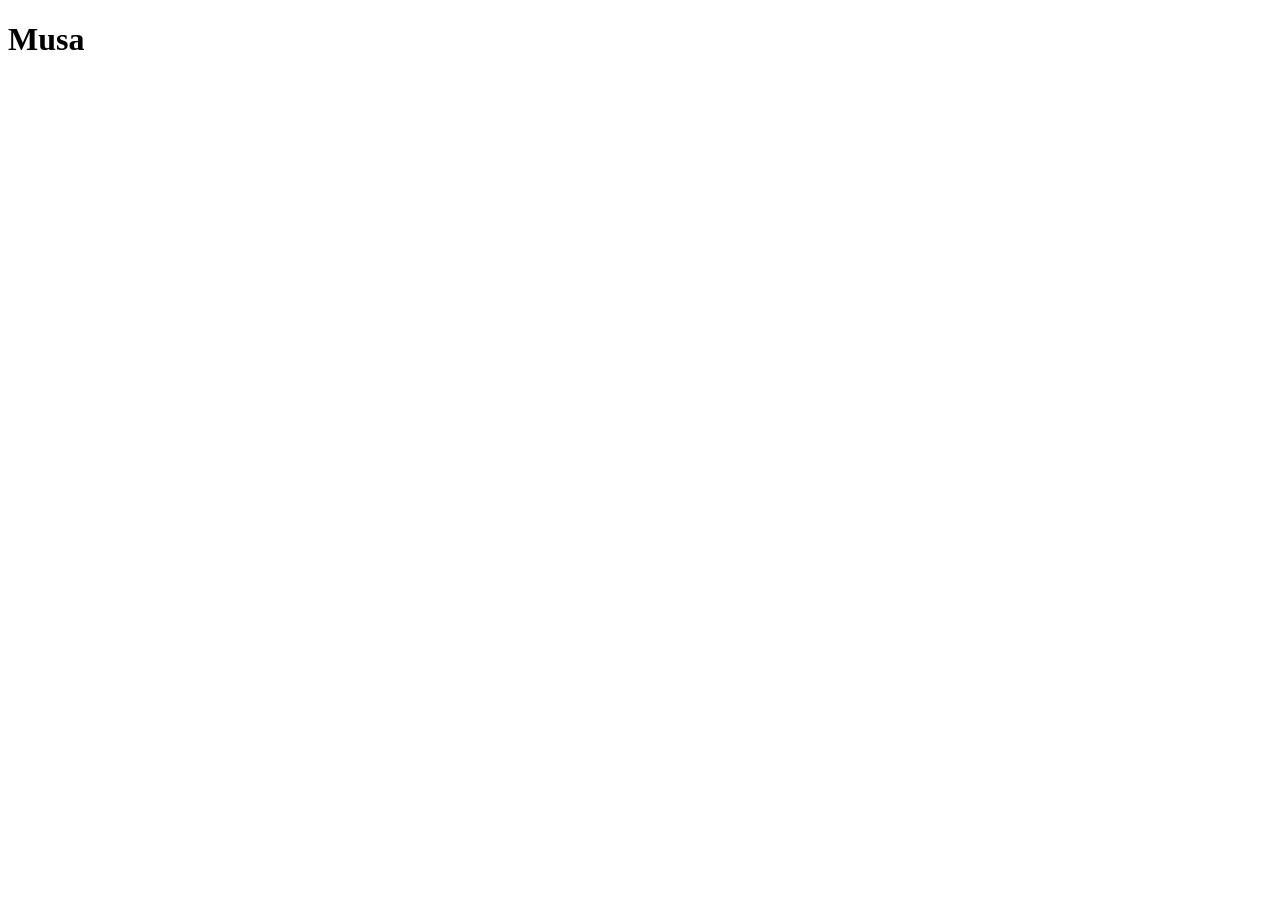
==== index.html @ 077ba12e "Estructura" ====
<!DOCTYPE html>
<html lang="en">
<head>
    <meta charset="UTF-8">
    <meta name="viewport" content="width=device-width, initial-scale=1.0">
    <title>Musa</title>
</head>
<body>
    <H1>Musa </H1>


    <p></p>








</body>
</html>
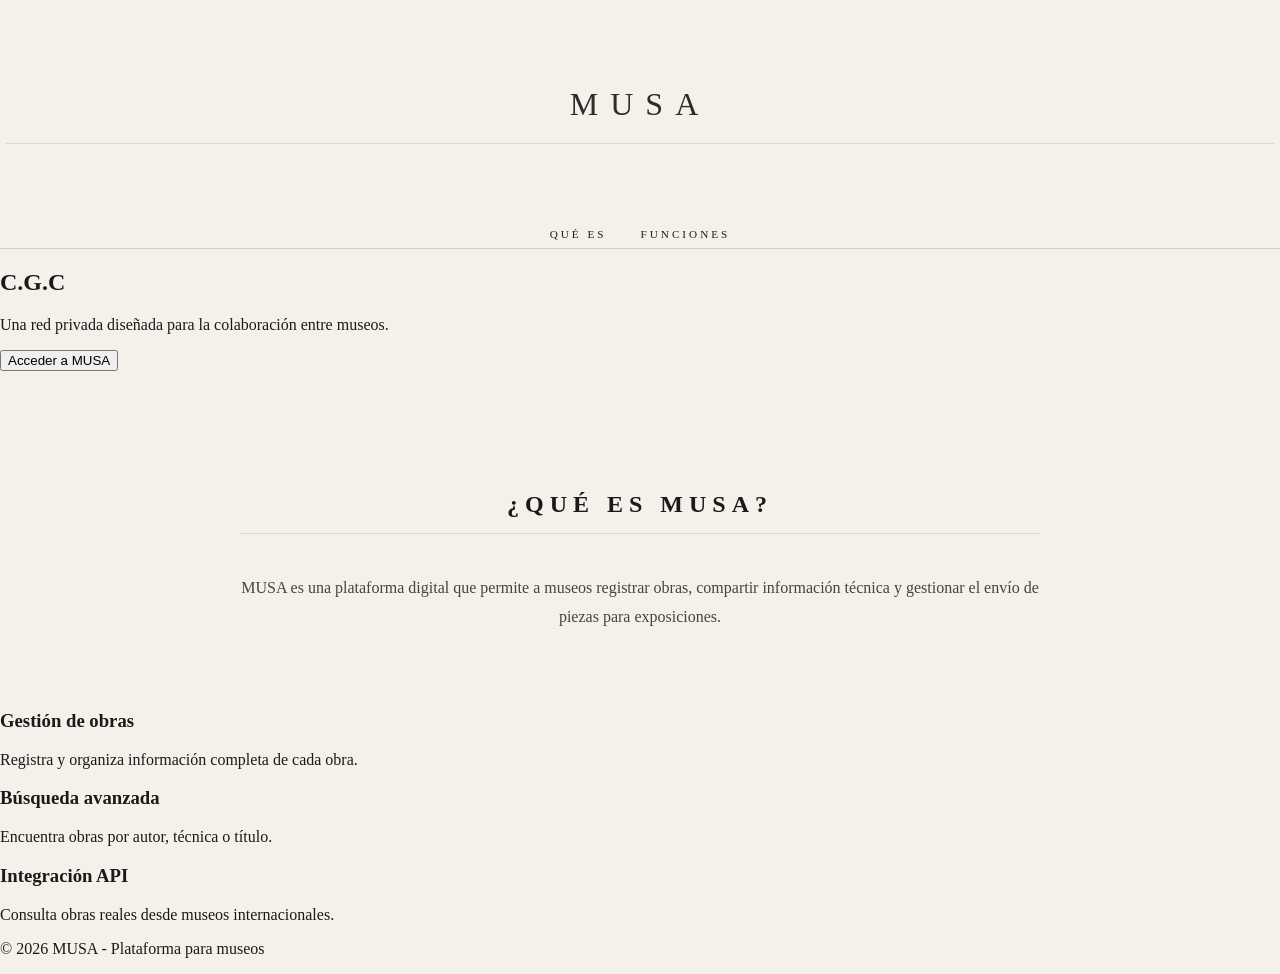
==== commit 626371f3: "Conteido" ====
--- a/index.html
+++ b/index.html
@@ -1,22 +1,76 @@
 <!DOCTYPE html>
-<html lang="en">
+<html lang="es">
 <head>
-    <meta charset="UTF-8">
-    <meta name="viewport" content="width=device-width, initial-scale=1.0">
-    <title>Musa</title>
+  <meta charset="UTF-8">
+  <meta name="viewport" content="width=device-width, initial-scale=1.0">
+  <title>MUSA</title>
+  <link rel="icon" href="data:,">
+  <link rel="stylesheet" href="css/styles.css">
 </head>
-<body>
-    <H1>Musa </H1>
+
+<body class="landing">
 
 
-    <p></p>
+<header class="header">
+  <h1>MUSA</h1>
+
+  <div class="menu-toggle" id="menu-toggle">☰</div>
+
+  <nav id="nav">
+    <a href="html/info.html#que-es">Qué es</a>
+    <a href="html/info.html#funciones">Funciones</a>
+    <span id="nav-user"></span>
+  </nav>
+</header>
 
 
+<main>
+
+  <section class="hero">
+    <h2>C.G.C</h2>
+    <p>Una red privada diseñada para la colaboración entre museos.</p>
+
+    <button class="btn" onclick="location.href='html/registro.html'">
+      Acceder a MUSA
+    </button>
+  </section>
 
 
+  <section class="info">
+    <h2>¿Qué es MUSA?</h2>
+    <p>
+      MUSA es una plataforma digital que permite a museos registrar obras,
+      compartir información técnica y gestionar el envío de piezas para exposiciones.
+    </p>
+  </section>
 
 
+  <section class="features">
+    <div class="feature">
+      <h3>Gestión de obras</h3>
+      <p>Registra y organiza información completa de cada obra.</p>
+    </div>
 
+    <div class="feature">
+      <h3>Búsqueda avanzada</h3>
+      <p>Encuentra obras por autor, técnica o título.</p>
+    </div>
+
+    <div class="feature">
+      <h3>Integración API</h3>
+      <p>Consulta obras reales desde museos internacionales.</p>
+    </div>
+  </section>
+
+</main>
+
+
+<footer>
+  <p>© 2026 MUSA - Plataforma para museos</p>
+</footer>
+
+
+<script type="module" src="./js/app.js"></script>
 
 </body>
 </html>
--- a/css/styles.css
+++ b/css/styles.css
@@ -0,0 +1,699 @@
+
+body {
+  font-family: 'Georgia', 'Playfair Display', serif;
+  background-color: #f4f1ea;
+  color: #1a1a1a;
+  margin: 0;
+  padding: 0;
+  -webkit-font-smoothing: antialiased;
+}
+
+
+.header {
+  position: relative;
+  padding: 6px;
+  border-bottom: 1px double #d1ced1;
+  text-align: center;
+}
+
+.header nav {
+  margin-top: 20px;
+}
+
+.header a {
+  text-decoration: none;
+  color: #1a1a1a;
+  font-size: 0.7rem;
+  letter-spacing: 3px;
+  text-transform: uppercase;
+  margin: 0 15px;
+  position: relative;
+  transition: 0.3s;
+}
+
+.header nav a::after {
+  content: "";
+  position: absolute;
+  left: 0;
+  bottom: -4px;
+  width: 0%;
+  height: 1px;
+  background: #1a1a1a;
+  transition: 0.3s;
+}
+
+.header nav a:hover::after {
+  width: 100%;
+}
+
+.header nav a:hover {
+  opacity: 0.6;
+}
+
+.menu-toggle {
+  display: none;
+  position: absolute;
+  right: 20px;
+  top: 50%;
+  transform: translateY(-50%);
+  font-size: 22px;
+  cursor: pointer;
+}
+
+@media (max-width: 768px) {
+  .menu-toggle {
+    display: block;
+  }
+  .header nav {
+    display: none;
+    flex-direction: column;
+    margin-top: 20px;
+  }
+  .header nav.active {
+    display: flex;
+  }
+  .header nav a {
+    margin: 10px 0;
+  }
+}
+
+h1 {
+  text-align: center;
+  font-weight: 400;
+  text-transform: uppercase;
+  letter-spacing: 12px;
+  color: #2c2c2c;
+  margin: 80px 0;
+  border-bottom: 1px solid rgba(0,0,0,0.1);
+  padding-bottom: 20px;
+}
+
+.info {
+  max-width: 800px;
+  margin: 0 auto;
+  padding: 100px 20px 40px;
+  text-align: center;
+}
+
+.info h2 {
+  letter-spacing: 6px;
+  text-transform: uppercase;
+  margin-bottom: 40px;
+  border-bottom: 1px solid rgba(0,0,0,0.1);
+  padding-bottom: 15px;
+}
+
+.info p {
+  line-height: 1.8;
+  color: #444;
+  margin-bottom: 20px;
+}
+
+
+#form-obra.auth-container {
+  max-width: 850px; 
+  margin: 40px auto;
+  padding: 60px;
+  background: #ffffff;
+  border: 1px solid #e0ddd5;
+  box-shadow: 0 20px 50px rgba(0,0,0,0.04);
+  text-align: left; 
+
+
+#form-obra h3 {
+  font-size: 0.8rem;
+  text-transform: uppercase;
+  letter-spacing: 4px;
+  color: #8b735b;
+  margin-top: 40px;
+  margin-bottom: 20px;
+  border-bottom: 1px solid #f4f1ea;
+  padding-bottom: 10px;
+}
+
+#form-obra h3:first-of-type {
+  margin-top: 0;
+}
+
+#form-obra input[type="text"],
+#form-obra input[type="email"],
+#form-obra textarea,
+#form-obra select {
+  width: 100%;
+  padding: 15px 0;
+  margin-bottom: 30px;
+  border: none;
+  border-bottom: 1px solid #d1ced1;
+  background: transparent;
+  font-family: 'Georgia', serif;
+  font-size: 1.1rem;
+  color: #1a1a1a;
+  outline: none;
+  transition: 0.3s;
+}
+
+#form-obra textarea {
+  min-height: 100px;
+  resize: vertical;
+}
+
+#form-obra input:focus, 
+#form-obra textarea:focus {
+  border-bottom: 1px solid #1a1a1a;
+}
+
+
+#form-obra select {
+  cursor: pointer;
+  appearance: none;
+  background-image: url("data:image/svg+xml,%3Csvg xmlns='http://www.w3.org/2000/svg' width='12' height='12' viewBox='0 0 12 12'%3E%3Cpath d='M3 4.5L6 7.5L9 4.5' stroke='%231a1a1a' stroke-width='1.5' fill='none'/%3E%3C/svg%3E");
+  background-repeat: no-repeat;
+  background-position: right center;
+}
+
+#form-obra .features {
+  display: grid;
+  grid-template-columns: repeat(auto-fill, minmax(180px, 1fr));
+  gap: 15px;
+  margin-bottom: 40px;
+  padding: 20px;
+  background: #faf9f6; /* Sutil fondo arena */
+  border-radius: 4px;
+}
+
+#form-obra .features label {
+  display: flex;
+  align-items: center;
+  gap: 12px;
+  font-size: 0.9rem;
+  color: #444;
+  cursor: pointer;
+  transition: 0.2s;
+  padding: 5px;
+}
+
+#form-obra .features label:hover {
+  color: #1a1a1a;
+}
+
+#form-obra input[type="checkbox"] {
+  width: 18px;
+  height: 18px;
+  accent-color: #1a1a1a;
+  cursor: pointer;
+}
+
+#form-obra input[type="file"] {
+  display: block;
+  width: 100%;
+  padding: 30px;
+  border: 2px dashed #d1ced1;
+  background: #fff;
+  text-align: center;
+  margin-bottom: 40px;
+  cursor: pointer;
+  transition: 0.3s;
+}
+
+#form-obra input[type="file"]:hover {
+  border-color: #8b735b;
+  background: #fdfcfb;
+}
+
+#form-obra .btn {
+  width: 100%;
+  padding: 20px;
+  background: #1a1a1a;
+  color: #fff;
+  font-size: 0.9rem;
+  letter-spacing: 5px;
+  text-transform: uppercase;
+  border: none;
+  cursor: pointer;
+  transition: 0.4s;
+  box-shadow: 0 10px 20px rgba(0,0,0,0.1);
+}
+
+#form-obra .btn:hover {
+  background: #8b735b;
+  transform: translateY(-2px);
+  box-shadow: 0 15px 30px rgba(139, 115, 91, 0.2);
+}
+
+@media (max-width: 768px) {
+  #form-obra.auth-container {
+    padding: 30px 20px;
+    width: 95%;
+  }
+  
+  #form-obra .features {
+    grid-template-columns: 1fr 1fr;
+  }
+}
+
+#lista-obras {
+  display: grid;
+  grid-template-columns: repeat(auto-fit, minmax(350px, 1fr));
+  gap: 60px;
+  padding: 60px;
+  max-width: 1400px;
+  margin: 0 auto;
+}
+
+.card {
+  background: #fff;
+  border: 1px solid #e0ddd5;
+  padding: 15px;
+  transition: 0.4s;
+  box-shadow: 0 4px 20px rgba(0,0,0,0.03);
+}
+
+.card:hover {
+  transform: translateY(-8px);
+  box-shadow: 0 20px 40px rgba(0,0,0,0.1);
+}
+
+.card img {
+  width: 100%;
+  height: 400px;
+  object-fit: contain;
+  outline: 1px solid rgba(0,0,0,0.05);
+  outline-offset: -10px;
+}
+
+.card-content {
+  padding: 30px 10px;
+  text-align: center;
+}
+
+.card h3 {
+  font-size: 1.5rem;
+}
+
+.card p {
+  font-style: italic;
+  color: #777;
+  font-size: 0.9rem;
+}
+
+
+.btn {
+  background: transparent;
+  border: 1px solid #1a1a1a;
+  padding: 8px 20px;
+  font-size: 0.7rem;
+  letter-spacing: 3px;
+  text-transform: uppercase;
+  cursor: pointer;
+  transition: 0.3s;
+}
+
+.btn:hover {
+  background: #1a1a1a;
+  color: #fff;
+}
+
+.card button {
+  background: #1a1a1a;
+  color: #fff;
+  border: none;
+  padding: 12px 30px;
+  cursor: pointer;
+  transition: 0.3s;
+}
+
+.card button:hover {
+  background: #8b735b;
+}
+
+
+.toolbar {
+  max-width: 900px;
+  margin: 40px auto;
+  display: flex;
+  gap: 20px;
+  justify-content: center;
+}
+
+#buscador {
+  flex: 1;
+  max-width: 400px;
+  padding: 12px;
+  border: 1px solid #d1ced1;
+  background: transparent;
+}
+
+#btn-api {
+  padding: 12px 20px;
+  border: 1px solid #1a1a1a;
+  background: transparent;
+  cursor: pointer;
+}
+
+
+.auth-container {
+  min-height: calc(100vh - 150px);
+  display: flex;
+  justify-content: center;
+  align-items: center;
+}
+
+.auth-container form {
+  max-width: 380px;
+  width: 100%;
+  padding: 40px;
+  background: rgba(255,255,255,0.7);
+  border: 1px solid #ddd;
+}
+
+.auth-container input {
+  width: 100%;
+  border: none;
+  border-bottom: 1px solid #aaa;
+  margin-bottom: 20px;
+  padding: 10px 0;
+}
+
+.detalle-page {
+  padding: 40px 20px;
+  background-color: #f4f1ea;
+}
+
+.detalle-container {
+  max-width: 1100px;
+  margin: 0 auto 40px;
+  background: #ffffff;
+  border: 1px solid #e0ddd5;
+  display: flex;
+  flex-direction: row; 
+  flex-wrap: wrap;    
+  box-shadow: 0 10px 30px rgba(0,0,0,0.02);
+}
+
+
+.detalle-img {
+  flex: 1;
+  min-width: 350px;
+  background: #fafafa; 
+  display: flex;
+  align-items: center;    
+  justify-content: center; 
+  padding: 40px;
+  border-right: 1px solid #f0eee9;
+}
+
+.detalle-img img {
+  max-width: 100%;
+  max-height: 600px;    
+  height: auto;
+  object-fit: contain;
+  box-shadow: 0 15px 40px rgba(0,0,0,0.1); 
+  border: 4px solid #fff; 
+}
+
+.detalle-info {
+  flex: 1;
+  min-width: 350px;
+  padding: 60px;
+  display: flex;
+  flex-direction: column;
+  justify-content: center;
+}
+
+.detalle-info h2 {
+  font-size: 2rem;
+  margin-bottom: 10px;
+  letter-spacing: 2px;
+  text-transform: none; 
+  color: #1a1a1a;
+}
+
+.detalle-info .autor {
+  font-style: italic;
+  font-size: 1.2rem;
+  color: #8b735b;
+  margin-bottom: 30px;
+  display: block;
+}
+
+.detalle-info p {
+  margin-bottom: 15px;
+  line-height: 1.8;
+  font-size: 1rem;
+  color: #444;
+}
+
+.detalle-info strong {
+  color: #1a1a1a;
+  text-transform: uppercase;
+  font-size: 0.8rem;
+  letter-spacing: 1px;
+  margin-right: 10px;
+}
+
+@media (max-width: 768px) {
+  .detalle-container {
+    flex-direction: column; 
+  }
+
+  .detalle-img {
+    border-right: none;
+    border-bottom: 1px solid #f0eee9;
+    padding: 20px;
+  }
+
+  .detalle-info {
+    padding: 30px;
+  }
+  
+  .detalle-img img {
+    max-height: 400px;
+  }
+}
+
+.landing {
+  min-height: 100vh;
+  display: flex;
+  flex-direction: column;
+}
+
+.hero {
+  flex: 1;
+  display: flex;
+  flex-direction: column;
+  align-items: center;
+  justify-content: center;
+  text-align: center;
+  padding: 120px 20px;
+  background: #fff;
+  border-bottom: 1px solid #e0ddd5;
+}
+
+.hero h2 {
+  font-size: 3rem;
+  font-weight: 300;
+  max-width: 800px;
+}
+
+.hero button {
+  margin-top: 30px;
+}
+
+.features {
+  max-width: 1000px;
+  margin: 0 auto;
+  padding: 0 20px;
+  display: grid;
+  grid-template-columns: repeat(auto-fit, minmax(250px, 1fr));
+  gap: 60px;
+}
+
+.feature {
+  background: #fff;
+  border: 1px solid #e0ddd5;
+  padding: 40px;
+  text-align: center;
+  transition: 0.4s;
+}
+
+.feature:hover {
+  transform: translateY(-10px);
+  box-shadow: 0 25px 50px rgba(0,0,0,0.08);
+}
+
+.feature h3 {
+  font-size: 0.9rem;
+  letter-spacing: 4px;
+  text-transform: uppercase;
+  margin-bottom: 20px;
+}
+
+.feature p {
+  font-size: 0.9rem;
+  color: #555;
+  line-height: 1.8;
+}
+
+footer {
+  background: #1a1a1a;
+  color: #f4f1ea;
+  padding: 60px 20px;
+  font-size: 0.7rem;
+  text-align: center;
+}
+
+.detalle-container {
+  margin: 60px auto;
+  max-width: 1000px;
+  width: 90%;
+  background: #fff; 
+  padding: 20px;
+  border: 1px solid #e0ddd5;
+  transition: 0.4s;
+}
+
+.detalle-container:hover {
+  box-shadow: 0 30px 60px rgba(0,0,0,0.08);
+}
+
+.detalle-img {
+  max-height: 500px;
+  display: flex;
+  align-items: center;
+  justify-content: center;
+  overflow: hidden;
+}
+
+.detalle-img img {
+  max-width: 100%;
+  max-height: 450px;
+  object-fit: contain;
+}
+
+.detalle-info {
+  display: flex;
+  flex-direction: column;
+  justify-content: center;
+  padding: 20px;
+}
+
+.detalle-info h2 {
+  font-size: 1.8rem;
+  margin-bottom: 20px;
+  letter-spacing: 2px;
+  text-align: center;
+}
+
+.detalle-info p {
+  margin-bottom: 15px;
+  color: #555;
+  line-height: 1.6;
+}
+
+.detalle-info strong {
+  color: #1a1a1a;
+  letter-spacing: 1px;
+}
+
+.meta {
+  font-size: 0.8rem;
+  opacity: 0.6;
+}
+
+
+@media (max-width: 768px) {
+  
+  .header h1 {
+    font-size: 1.2rem;
+    letter-spacing: 5px;
+    margin: 10px 0;
+  }
+
+  .hero {
+    padding: 60px 20px;
+    min-height: auto;
+  }
+  
+  .hero h2 {
+    font-size: 2rem;
+    letter-spacing: 5px;
+  }
+
+  
+  #lista-obras, #mis-obras {
+    grid-template-columns: repeat(auto-fit, minmax(250px, 1fr));
+    gap: 20px;
+    padding: 20px;
+  }
+
+  
+  .detalle-container {
+    flex-direction: column;
+    width: 95%;
+    margin: 20px auto;
+  }
+
+  .detalle-img, .detalle-info {
+    width: 100%;
+    padding: 20px;
+  }
+
+ 
+  .auth-container, #form-obra {
+    width: 90%;
+    padding: 25px;
+    margin: 20px auto;
+  }
+
+  #form-obra .features {
+    grid-template-columns: 1fr 1fr;
+    gap: 10px;
+  }
+
+  
+  .toolbar {
+    flex-direction: column;
+    padding: 0 15px;
+  }
+  
+  #buscador {
+    width: 100%;
+    min-width: auto;
+  }
+}
+
+
+@media (max-width: 480px) {
+  h1 {
+    font-size: 1rem;
+    letter-spacing: 3px;
+  }
+
+  .features {
+    grid-template-columns: 1fr; 
+  }
+
+  .card img {
+    height: 250px; 
+  }
+
+  .btn {
+    padding: 12px 15px;
+    font-size: 0.65rem;
+  }
+}
+
+
+img {
+  max-width: 100%;
+  height: auto;
+  display: block;
+}
+
+.volver-container,
+.pdf-container {
+  max-width: 1000px;
+  margin: 30px auto;
+  padding: 0 20px;
+  text-align: center;
+}}
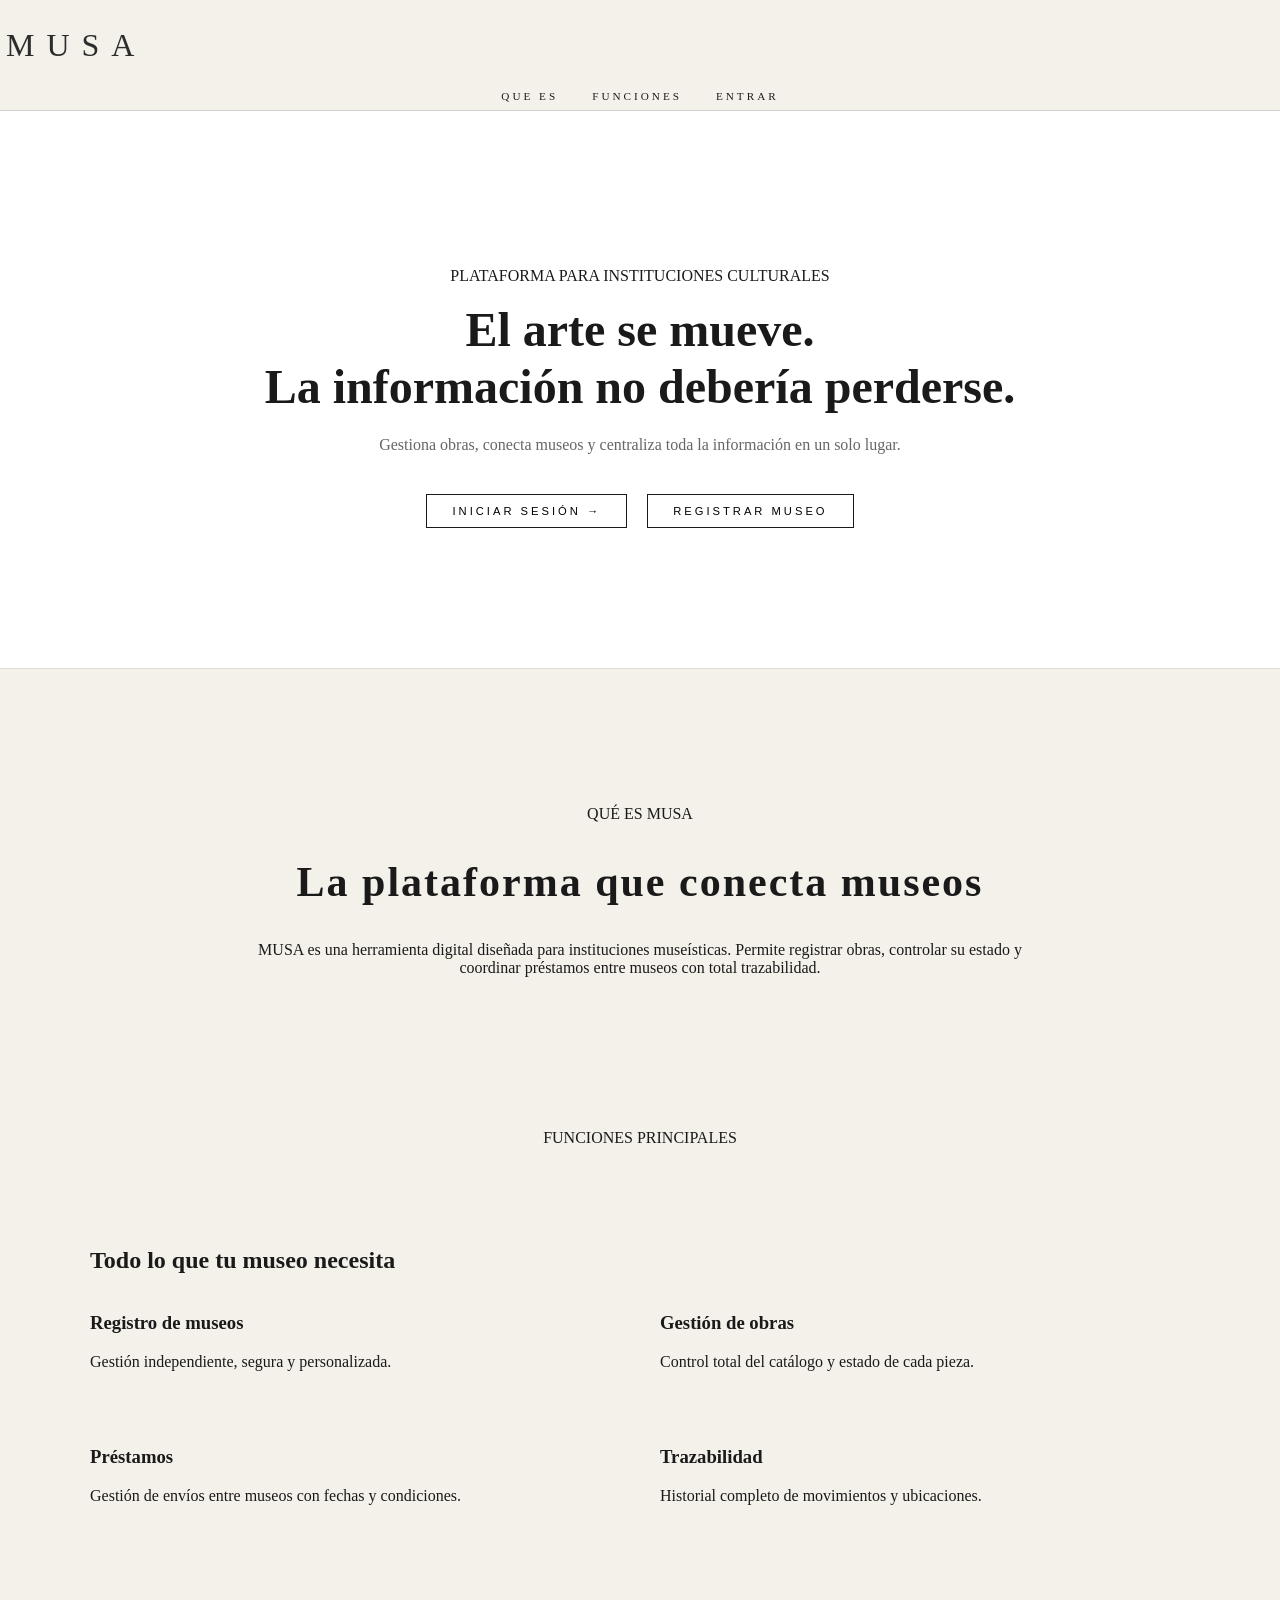
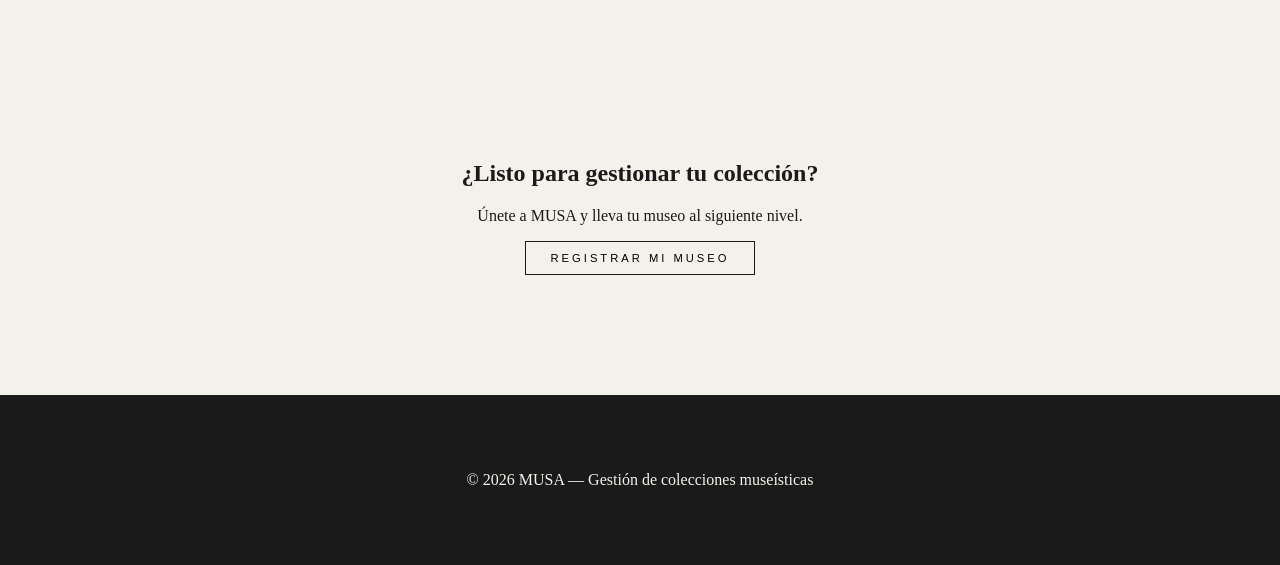
==== commit ac4a3c1f: "update proyecto musa" ====
--- a/index.html
+++ b/index.html
@@ -6,69 +6,111 @@
   <title>MUSA</title>
   <link rel="icon" href="data:,">
   <link rel="stylesheet" href="css/styles.css">
+  
 </head>
 
 <body class="landing">
 
-
 <header class="header">
-  <h1>MUSA</h1>
+  <h1 class="logo">MUSA</h1>
 
   <div class="menu-toggle" id="menu-toggle">☰</div>
 
   <nav id="nav">
-    <a href="html/info.html#que-es">Qué es</a>
-    <a href="html/info.html#funciones">Funciones</a>
+    <a href="#que-es">Que es</a>
+    <a href="#funciones">Funciones</a>
     <span id="nav-user"></span>
   </nav>
 </header>
 
 
-<main>
+<main class="landing-wrapper">
 
+  
   <section class="hero">
-    <h2>C.G.C</h2>
-    <p>Una red privada diseñada para la colaboración entre museos.</p>
+    <p class="subtitle">PLATAFORMA PARA INSTITUCIONES CULTURALES</p>
 
-    <button class="btn" onclick="location.href='html/registro.html'">
-      Acceder a MUSA
-    </button>
+    <h2 class="hero-title">
+      El arte se mueve.<br>
+      La información no debería perderse.
+    </h2>
+
+    <p class="hero-sub">
+      Gestiona obras, conecta museos y centraliza toda la información en un solo lugar.
+    </p>
+
+    <div class="hero-buttons">
+      <button class="btn primary" onclick="location.href='html/login.html'">
+        Iniciar sesión →
+      </button>
+
+      <button class="btn secondary" onclick="location.href='html/registro.html'">
+        Registrar museo
+      </button>
+    </div>
   </section>
 
 
-  <section class="info">
-    <h2>¿Qué es MUSA?</h2>
+  <section id="que-es" class="info">
+    <p class="subtitle">QUÉ ES MUSA</p>
+
+    <h2>La plataforma que conecta museos</h2>
+
     <p>
-      MUSA es una plataforma digital que permite a museos registrar obras,
-      compartir información técnica y gestionar el envío de piezas para exposiciones.
+      MUSA es una herramienta digital diseñada para instituciones museísticas.
+      Permite registrar obras, controlar su estado y coordinar préstamos
+      entre museos con total trazabilidad.
     </p>
   </section>
 
+  <p class="subtitle">FUNCIONES PRINCIPALES</p>
+ 
+  <section id="funciones" class="features">
+    
+    <h2>Todo lo que tu museo necesita</h2>
 
-  <section class="features">
-    <div class="feature">
-      <h3>Gestión de obras</h3>
-      <p>Registra y organiza información completa de cada obra.</p>
+    <div class="grid">
+
+      <div class="card-full">
+        <h3>Registro de museos</h3>
+        <p>Gestión independiente, segura y personalizada.</p>
+      </div>
+
+      <div class="card-full">
+        <h3>Gestión de obras</h3>
+        <p>Control total del catálogo y estado de cada pieza.</p>
+      </div>
+
+      <div class="card-full">
+        <h3>Préstamos</h3>
+        <p>Gestión de envíos entre museos con fechas y condiciones.</p>
+      </div>
+
+      <div class="card-full">
+        <h3>Trazabilidad</h3>
+        <p>Historial completo de movimientos y ubicaciones.</p>
+      </div>
+
     </div>
+  </section>
 
-    <div class="feature">
-      <h3>Búsqueda avanzada</h3>
-      <p>Encuentra obras por autor, técnica o título.</p>
-    </div>
+  
 
-    <div class="feature">
-      <h3>Integración API</h3>
-      <p>Consulta obras reales desde museos internacionales.</p>
-    </div>
+
+  <section class="cta">
+    <h2>¿Listo para gestionar tu colección?</h2>
+    <p>Únete a MUSA y lleva tu museo al siguiente nivel.</p>
+
+    <button class="btn primary" onclick="location.href='html/registro.html'">
+      Registrar mi museo
+    </button>
   </section>
 
 </main>
 
-
-<footer>
-  <p>© 2026 MUSA - Plataforma para museos</p>
+<footer class="footer">
+  <p>© 2026 MUSA — Gestión de colecciones museísticas</p>
 </footer>
-
 
 <script type="module" src="./js/app.js"></script>
 
--- a/css/styles.css
+++ b/css/styles.css
@@ -7,6 +7,21 @@
   padding: 0;
   -webkit-font-smoothing: antialiased;
 }
+
+img {
+  max-width: 100%;
+  height: auto;
+  display: block;
+}
+
+h1 {
+  text-align: left;
+  font-weight: 400;
+  text-transform: uppercase;
+  letter-spacing: 12px;
+  color: #2c2c2c;
+}
+
 
 
 .header {
@@ -46,10 +61,6 @@
   width: 100%;
 }
 
-.header nav a:hover {
-  opacity: 0.6;
-}
-
 .menu-toggle {
   display: none;
   position: absolute;
@@ -60,54 +71,142 @@
   cursor: pointer;
 }
 
-@media (max-width: 768px) {
-  .menu-toggle {
-    display: block;
-  }
-  .header nav {
-    display: none;
-    flex-direction: column;
-    margin-top: 20px;
-  }
-  .header nav.active {
-    display: flex;
-  }
-  .header nav a {
-    margin: 10px 0;
-  }
-}
-
-h1 {
-  text-align: center;
-  font-weight: 400;
-  text-transform: uppercase;
-  letter-spacing: 12px;
-  color: #2c2c2c;
-  margin: 80px 0;
-  border-bottom: 1px solid rgba(0,0,0,0.1);
-  padding-bottom: 20px;
-}
-
-.info {
+
+
+.landing {
+  min-height: 100vh;
+  display: flex;
+  flex-direction: column;
+}
+
+.landing .hero {
+  padding: 140px 20px;
+  text-align: center;
+  background: #fff;
+  border-bottom: 1px solid #e0ddd5;
+}
+
+.landing .hero-title {
+  font-size: 64px;
+  line-height: 1.2;
+  max-width: 900px;
+  margin: 20px auto;
+}
+
+.landing .hero-sub {
+  max-width: 600px;
+  margin: 20px auto 40px;
+  color: #666;
+}
+
+.landing .hero-buttons {
+  display: flex;
+  justify-content: center;
+  gap: 20px;
+}
+
+
+.landing .info {
   max-width: 800px;
   margin: 0 auto;
-  padding: 100px 20px 40px;
-  text-align: center;
-}
-
-.info h2 {
-  letter-spacing: 6px;
-  text-transform: uppercase;
-  margin-bottom: 40px;
-  border-bottom: 1px solid rgba(0,0,0,0.1);
-  padding-bottom: 15px;
-}
-
-.info p {
-  line-height: 1.8;
-  color: #444;
-  margin-bottom: 20px;
-}
+  padding: 120px 20px;
+  text-align: center;
+}
+
+.landing .info h2 {
+  font-size: 42px;
+  letter-spacing: 2px;
+  border: none;
+}
+
+.landing .features {
+  padding: 120px 40px;
+  max-width: 1100px;
+  margin: auto;
+}
+
+.landing .grid {
+  display: grid;
+  grid-template-columns: repeat(2, 1fr);
+  gap: 40px;
+}
+
+.landing .card {
+  background: #f6f2ec;
+  padding: 40px;
+  border: 1px solid #e0ddd5;
+  transition: 0.3s;
+}
+
+.landing .card:hover {
+  transform: translateY(-6px);
+  box-shadow: 0 20px 40px rgba(0,0,0,0.05);
+}
+
+.landing .gallery {
+  padding: 120px 20px;
+  text-align: center;
+}
+
+.landing .gallery-grid {
+  display: grid;
+  grid-template-columns: repeat(3, 1fr);
+  gap: 15px;
+  margin-top: 40px;
+}
+
+.landing .gallery-grid img {
+  height: 220px;
+  object-fit: cover;
+  transition: 0.4s;
+}
+
+.landing .gallery-grid img:hover {
+  transform: scale(1.03);
+}
+.subtitle{
+  text-align: center;
+}
+.cta {
+  padding: 120px 20px;
+  text-align: center;
+}
+
+
+
+#lista-obras {
+  display: grid;
+  grid-template-columns: repeat(auto-fit, minmax(350px, 1fr));
+  gap: 60px;
+  padding: 60px;
+  max-width: 1400px;
+  margin: 0 auto;
+}
+
+.card {
+  background: #fff;
+  border: 1px solid #e0ddd5;
+  padding: 15px;
+  transition: 0.4s;
+  box-shadow: 0 4px 20px rgba(0,0,0,0.03);
+}
+
+.card:hover {
+  transform: translateY(-8px);
+  box-shadow: 0 20px 40px rgba(0,0,0,0.1);
+}
+
+.card img {
+  width: 100%;
+  height: 400px;
+  object-fit: contain;
+}
+
+.card-content {
+  padding: 30px 10px;
+  text-align: center;
+}
+
 
 
 #form-obra.auth-container {
@@ -116,27 +215,9 @@
   padding: 60px;
   background: #ffffff;
   border: 1px solid #e0ddd5;
-  box-shadow: 0 20px 50px rgba(0,0,0,0.04);
-  text-align: left; 
-
-
-#form-obra h3 {
-  font-size: 0.8rem;
-  text-transform: uppercase;
-  letter-spacing: 4px;
-  color: #8b735b;
-  margin-top: 40px;
-  margin-bottom: 20px;
-  border-bottom: 1px solid #f4f1ea;
-  padding-bottom: 10px;
-}
-
-#form-obra h3:first-of-type {
-  margin-top: 0;
-}
-
-#form-obra input[type="text"],
-#form-obra input[type="email"],
+}
+
+#form-obra input,
 #form-obra textarea,
 #form-obra select {
   width: 100%;
@@ -145,162 +226,32 @@
   border: none;
   border-bottom: 1px solid #d1ced1;
   background: transparent;
-  font-family: 'Georgia', serif;
-  font-size: 1.1rem;
-  color: #1a1a1a;
-  outline: none;
-  transition: 0.3s;
-}
-
-#form-obra textarea {
-  min-height: 100px;
-  resize: vertical;
-}
-
-#form-obra input:focus, 
-#form-obra textarea:focus {
-  border-bottom: 1px solid #1a1a1a;
-}
-
-
-#form-obra select {
-  cursor: pointer;
-  appearance: none;
-  background-image: url("data:image/svg+xml,%3Csvg xmlns='http://www.w3.org/2000/svg' width='12' height='12' viewBox='0 0 12 12'%3E%3Cpath d='M3 4.5L6 7.5L9 4.5' stroke='%231a1a1a' stroke-width='1.5' fill='none'/%3E%3C/svg%3E");
-  background-repeat: no-repeat;
-  background-position: right center;
-}
-
-#form-obra .features {
-  display: grid;
-  grid-template-columns: repeat(auto-fill, minmax(180px, 1fr));
-  gap: 15px;
-  margin-bottom: 40px;
-  padding: 20px;
-  background: #faf9f6; /* Sutil fondo arena */
-  border-radius: 4px;
-}
-
-#form-obra .features label {
-  display: flex;
-  align-items: center;
-  gap: 12px;
-  font-size: 0.9rem;
-  color: #444;
-  cursor: pointer;
-  transition: 0.2s;
-  padding: 5px;
-}
-
-#form-obra .features label:hover {
-  color: #1a1a1a;
-}
-
-#form-obra input[type="checkbox"] {
-  width: 18px;
-  height: 18px;
-  accent-color: #1a1a1a;
-  cursor: pointer;
-}
-
-#form-obra input[type="file"] {
-  display: block;
-  width: 100%;
-  padding: 30px;
-  border: 2px dashed #d1ced1;
-  background: #fff;
-  text-align: center;
-  margin-bottom: 40px;
-  cursor: pointer;
-  transition: 0.3s;
-}
-
-#form-obra input[type="file"]:hover {
-  border-color: #8b735b;
-  background: #fdfcfb;
-}
-
-#form-obra .btn {
-  width: 100%;
-  padding: 20px;
-  background: #1a1a1a;
-  color: #fff;
-  font-size: 0.9rem;
-  letter-spacing: 5px;
-  text-transform: uppercase;
-  border: none;
-  cursor: pointer;
-  transition: 0.4s;
-  box-shadow: 0 10px 20px rgba(0,0,0,0.1);
-}
-
-#form-obra .btn:hover {
-  background: #8b735b;
-  transform: translateY(-2px);
-  box-shadow: 0 15px 30px rgba(139, 115, 91, 0.2);
-}
-
-@media (max-width: 768px) {
-  #form-obra.auth-container {
-    padding: 30px 20px;
-    width: 95%;
-  }
-  
-  #form-obra .features {
-    grid-template-columns: 1fr 1fr;
-  }
-}
-
-#lista-obras {
-  display: grid;
-  grid-template-columns: repeat(auto-fit, minmax(350px, 1fr));
-  gap: 60px;
-  padding: 60px;
-  max-width: 1400px;
+}
+
+
+.detalle-container {
+  max-width: 1100px;
   margin: 0 auto;
-}
-
-.card {
   background: #fff;
   border: 1px solid #e0ddd5;
-  padding: 15px;
-  transition: 0.4s;
-  box-shadow: 0 4px 20px rgba(0,0,0,0.03);
-}
-
-.card:hover {
-  transform: translateY(-8px);
-  box-shadow: 0 20px 40px rgba(0,0,0,0.1);
-}
-
-.card img {
-  width: 100%;
-  height: 400px;
-  object-fit: contain;
-  outline: 1px solid rgba(0,0,0,0.05);
-  outline-offset: -10px;
-}
-
-.card-content {
-  padding: 30px 10px;
-  text-align: center;
-}
-
-.card h3 {
-  font-size: 1.5rem;
-}
-
-.card p {
-  font-style: italic;
-  color: #777;
-  font-size: 0.9rem;
+  display: flex;
+}
+
+.detalle-img {
+  flex: 1;
+  padding: 40px;
+}
+
+.detalle-info {
+  flex: 1;
+  padding: 60px;
 }
 
 
 .btn {
   background: transparent;
   border: 1px solid #1a1a1a;
-  padding: 8px 20px;
+  padding: 10px 25px;
   font-size: 0.7rem;
   letter-spacing: 3px;
   text-transform: uppercase;
@@ -313,387 +264,261 @@
   color: #fff;
 }
 
-.card button {
+.btn-dark {
   background: #1a1a1a;
   color: #fff;
-  border: none;
-  padding: 12px 30px;
-  cursor: pointer;
-  transition: 0.3s;
-}
-
-.card button:hover {
-  background: #8b735b;
-}
-
-
-.toolbar {
-  max-width: 900px;
-  margin: 40px auto;
-  display: flex;
-  gap: 20px;
-  justify-content: center;
-}
-
-#buscador {
-  flex: 1;
-  max-width: 400px;
-  padding: 12px;
-  border: 1px solid #d1ced1;
-  background: transparent;
-}
-
-#btn-api {
-  padding: 12px 20px;
-  border: 1px solid #1a1a1a;
-  background: transparent;
-  cursor: pointer;
-}
-
-
-.auth-container {
-  min-height: calc(100vh - 150px);
-  display: flex;
-  justify-content: center;
-  align-items: center;
-}
-
-.auth-container form {
-  max-width: 380px;
-  width: 100%;
-  padding: 40px;
-  background: rgba(255,255,255,0.7);
-  border: 1px solid #ddd;
-}
-
-.auth-container input {
-  width: 100%;
-  border: none;
-  border-bottom: 1px solid #aaa;
-  margin-bottom: 20px;
-  padding: 10px 0;
-}
-
-.detalle-page {
-  padding: 40px 20px;
-  background-color: #f4f1ea;
-}
-
-.detalle-container {
-  max-width: 1100px;
-  margin: 0 auto 40px;
-  background: #ffffff;
-  border: 1px solid #e0ddd5;
-  display: flex;
-  flex-direction: row; 
-  flex-wrap: wrap;    
-  box-shadow: 0 10px 30px rgba(0,0,0,0.02);
-}
-
-
-.detalle-img {
-  flex: 1;
-  min-width: 350px;
-  background: #fafafa; 
-  display: flex;
-  align-items: center;    
-  justify-content: center; 
-  padding: 40px;
-  border-right: 1px solid #f0eee9;
-}
-
-.detalle-img img {
-  max-width: 100%;
-  max-height: 600px;    
-  height: auto;
-  object-fit: contain;
-  box-shadow: 0 15px 40px rgba(0,0,0,0.1); 
-  border: 4px solid #fff; 
-}
-
-.detalle-info {
-  flex: 1;
-  min-width: 350px;
-  padding: 60px;
-  display: flex;
-  flex-direction: column;
-  justify-content: center;
-}
-
-.detalle-info h2 {
-  font-size: 2rem;
-  margin-bottom: 10px;
-  letter-spacing: 2px;
-  text-transform: none; 
-  color: #1a1a1a;
-}
-
-.detalle-info .autor {
-  font-style: italic;
-  font-size: 1.2rem;
-  color: #8b735b;
-  margin-bottom: 30px;
-  display: block;
-}
-
-.detalle-info p {
-  margin-bottom: 15px;
-  line-height: 1.8;
-  font-size: 1rem;
-  color: #444;
-}
-
-.detalle-info strong {
-  color: #1a1a1a;
-  text-transform: uppercase;
-  font-size: 0.8rem;
-  letter-spacing: 1px;
-  margin-right: 10px;
-}
-
-@media (max-width: 768px) {
-  .detalle-container {
-    flex-direction: column; 
-  }
-
-  .detalle-img {
-    border-right: none;
-    border-bottom: 1px solid #f0eee9;
-    padding: 20px;
-  }
-
-  .detalle-info {
-    padding: 30px;
-  }
-  
-  .detalle-img img {
-    max-height: 400px;
-  }
-}
-
-.landing {
-  min-height: 100vh;
-  display: flex;
-  flex-direction: column;
-}
-
-.hero {
-  flex: 1;
-  display: flex;
-  flex-direction: column;
-  align-items: center;
-  justify-content: center;
-  text-align: center;
-  padding: 120px 20px;
-  background: #fff;
-  border-bottom: 1px solid #e0ddd5;
-}
-
-.hero h2 {
-  font-size: 3rem;
-  font-weight: 300;
-  max-width: 800px;
-}
-
-.hero button {
-  margin-top: 30px;
-}
-
-.features {
-  max-width: 1000px;
-  margin: 0 auto;
-  padding: 0 20px;
-  display: grid;
-  grid-template-columns: repeat(auto-fit, minmax(250px, 1fr));
-  gap: 60px;
-}
-
-.feature {
-  background: #fff;
-  border: 1px solid #e0ddd5;
-  padding: 40px;
-  text-align: center;
-  transition: 0.4s;
-}
-
-.feature:hover {
-  transform: translateY(-10px);
-  box-shadow: 0 25px 50px rgba(0,0,0,0.08);
-}
-
-.feature h3 {
-  font-size: 0.9rem;
-  letter-spacing: 4px;
-  text-transform: uppercase;
-  margin-bottom: 20px;
-}
-
-.feature p {
-  font-size: 0.9rem;
-  color: #555;
-  line-height: 1.8;
-}
+}
+
 
 footer {
   background: #1a1a1a;
   color: #f4f1ea;
   padding: 60px 20px;
+  text-align: center;
+}
+
+
+
+@media (max-width: 768px) {
+
+  .menu-toggle {
+    display: block;
+  }
+
+  .header nav {
+    display: none;
+  }
+
+  .header nav.active {
+    display: flex;
+    flex-direction: column;
+  }
+
+  .landing .grid {
+    grid-template-columns: 1fr;
+  }
+
+  .landing .gallery-grid {
+    grid-template-columns: 1fr;
+  }
+
+  .landing .hero-title {
+    font-size: 36px;
+  }
+
+  #lista-obras {
+    grid-template-columns: 1fr;
+    padding: 20px;
+  }
+}
+
+
+
+body.landing .hero {
+  padding: 140px 20px !important;
+  text-align: center;
+  background: #fff !important;
+}
+
+body.landing .hero h2 {
+  font-size: 3rem;
+  max-width: 800px;
+  margin: 0 auto 20px;
+}
+
+body.landing .hero-sub {
+  max-width: 600px;
+  margin: 20px auto 40px;
+}
+
+body.landing .features {
+  max-width: 1100px;
+  margin: 100px auto;
+  padding: 0 20px;
+}
+
+body.landing .feature {
+  padding: 40px;
+}
+
+body.landing .gallery-grid {
+  display: grid;
+  grid-template-columns: repeat(3, 1fr);
+  gap: 15px;
+}
+
+body.landing .gallery-grid img {
+  height: 220px;
+  object-fit: cover;
+}
+
+
+
+
+.auth-container {
+  min-height: calc(100vh - 140px);
+  display: flex;
+  justify-content: center;
+  align-items: center;
+  padding: 40px 20px;
+}
+
+
+.auth-container form {
+  width: 100%;
+  max-width: 480px;
+  padding: 60px 50px;
+  background: #ffffff;
+  border: 1px solid #e0ddd5;
+  box-shadow: 0 20px 50px rgba(0,0,0,0.04);
+  text-align: center;
+}
+
+
+.auth-container h2 {
+  font-size: 0.8rem;
+  text-transform: uppercase;
+  letter-spacing: 4px;
+  margin-bottom: 40px;
+  color: #1a1a1a;
+}
+
+
+.auth-container input {
+  width: 100%;
+  padding: 15px 0;
+  margin-bottom: 30px;
+  border: none;
+  border-bottom: 1px solid #d1ced1;
+  background: transparent;
+  font-family: 'Georgia', serif;
+  font-size: 1rem;
+  color: #1a1a1a;
+  outline: none;
+  transition: 0.3s;
+}
+
+.auth-container input:focus {
+  border-bottom: 1px solid #1a1a1a;
+}
+
+.auth-container .btn {
+  width: 100%;
+  padding: 18px;
+  background: #1a1a1a;
+  color: #fff;
+  border: none;
+  font-size: 0.8rem;
+  letter-spacing: 4px;
+  text-transform: uppercase;
+  cursor: pointer;
+  transition: 0.3s;
+}
+
+.auth-container .btn:hover {
+  background: #8b735b;
+  transform: translateY(-2px);
+}
+
+.auth-link {
+  margin-top: 20px;
+  font-size: 0.8rem;
+  color: #666;
+}
+
+.auth-link a {
+  color: #1a1a1a;
+  text-decoration: none;
+  border-bottom: 1px solid #ccc;
+  transition: 0.3s;
+}
+
+.auth-link a:hover {
+  opacity: 0.6;
+}
+
+
+.volver-container {
+  margin-top: 20px;
+}
+
+.volver-container .btn {
+  border: none;
+  background: transparent;
+  letter-spacing: 2px;
+}
+
+.volver-container .btn:hover {
+  opacity: 0.6;
+  background: transparent;
+}
+
+
+
+
+.toolbar {
+  max-width: 900px;
+  margin: 40px auto 60px;
+  display: flex;
+  gap: 15px;
+  justify-content: center;
+  align-items: center;
+}
+
+
+#buscador {
+  flex: 1;
+  max-width: 400px;
+  padding: 14px 0;
+  border: none;
+  border-bottom: 1px solid #d1ced1;
+  background: transparent;
+  font-family: 'Georgia', serif;
+  font-size: 0.95rem;
+  color: #1a1a1a;
+  outline: none;
+  transition: 0.3s;
+}
+
+#buscador::placeholder {
+  color: #999;
+  font-style: italic;
+}
+
+#buscador:focus {
+  border-bottom: 1px solid #1a1a1a;
+}
+
+
+#btn-api {
+  padding: 12px 25px;
+  border: 1px solid #1a1a1a;
+  background: transparent;
   font-size: 0.7rem;
-  text-align: center;
-}
-
-.detalle-container {
-  margin: 60px auto;
-  max-width: 1000px;
-  width: 90%;
-  background: #fff; 
-  padding: 20px;
-  border: 1px solid #e0ddd5;
-  transition: 0.4s;
-}
-
-.detalle-container:hover {
-  box-shadow: 0 30px 60px rgba(0,0,0,0.08);
-}
-
-.detalle-img {
-  max-height: 500px;
-  display: flex;
-  align-items: center;
-  justify-content: center;
-  overflow: hidden;
-}
-
-.detalle-img img {
-  max-width: 100%;
-  max-height: 450px;
-  object-fit: contain;
-}
-
-.detalle-info {
-  display: flex;
-  flex-direction: column;
-  justify-content: center;
-  padding: 20px;
-}
-
-.detalle-info h2 {
-  font-size: 1.8rem;
-  margin-bottom: 20px;
-  letter-spacing: 2px;
-  text-align: center;
-}
-
-.detalle-info p {
-  margin-bottom: 15px;
-  color: #555;
-  line-height: 1.6;
-}
-
-.detalle-info strong {
-  color: #1a1a1a;
-  letter-spacing: 1px;
-}
-
-.meta {
-  font-size: 0.8rem;
-  opacity: 0.6;
-}
-
+  letter-spacing: 3px;
+  text-transform: uppercase;
+  cursor: pointer;
+  transition: 0.3s;
+}
+
+#btn-api:hover {
+  background: #1a1a1a;
+  color: #fff;
+}
 
 @media (max-width: 768px) {
-  
-  .header h1 {
-    font-size: 1.2rem;
-    letter-spacing: 5px;
-    margin: 10px 0;
-  }
-
-  .hero {
-    padding: 60px 20px;
-    min-height: auto;
-  }
-  
-  .hero h2 {
-    font-size: 2rem;
-    letter-spacing: 5px;
-  }
-
-  
-  #lista-obras, #mis-obras {
-    grid-template-columns: repeat(auto-fit, minmax(250px, 1fr));
-    gap: 20px;
-    padding: 20px;
-  }
-
-  
-  .detalle-container {
-    flex-direction: column;
-    width: 95%;
-    margin: 20px auto;
-  }
-
-  .detalle-img, .detalle-info {
-    width: 100%;
-    padding: 20px;
-  }
-
- 
-  .auth-container, #form-obra {
-    width: 90%;
-    padding: 25px;
-    margin: 20px auto;
-  }
-
-  #form-obra .features {
-    grid-template-columns: 1fr 1fr;
-    gap: 10px;
-  }
-
-  
   .toolbar {
     flex-direction: column;
-    padding: 0 15px;
-  }
-  
+    gap: 20px;
+    padding: 0 20px;
+  }
+
   #buscador {
+    max-width: 100%;
     width: 100%;
-    min-width: auto;
-  }
-}
-
-
-@media (max-width: 480px) {
-  h1 {
-    font-size: 1rem;
-    letter-spacing: 3px;
-  }
-
-  .features {
-    grid-template-columns: 1fr; 
-  }
-
-  .card img {
-    height: 250px; 
-  }
-
-  .btn {
-    padding: 12px 15px;
-    font-size: 0.65rem;
-  }
-}
-
-
-img {
-  max-width: 100%;
-  height: auto;
-  display: block;
-}
-
-.volver-container,
-.pdf-container {
-  max-width: 1000px;
-  margin: 30px auto;
-  padding: 0 20px;
-  text-align: center;
-}}+  }
+
+  #btn-api {
+    width: 100%;
+  }
+}
